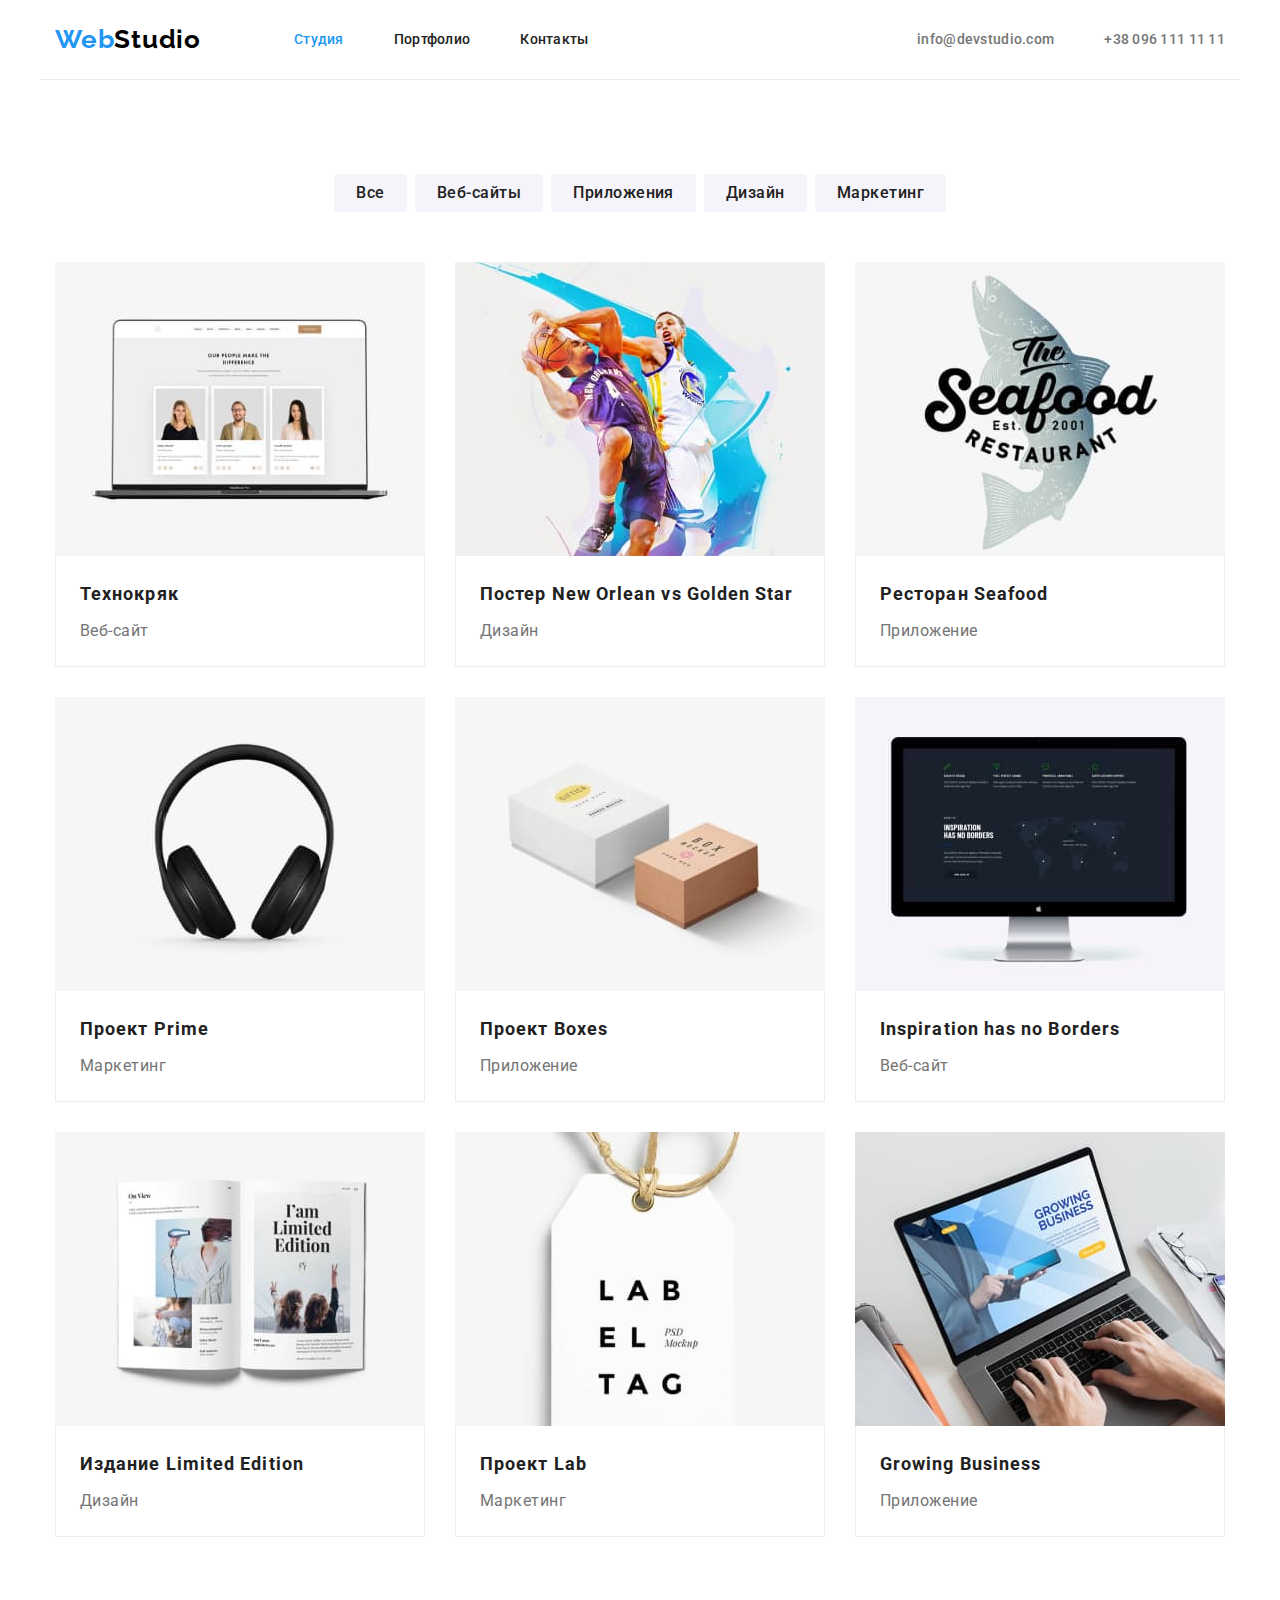
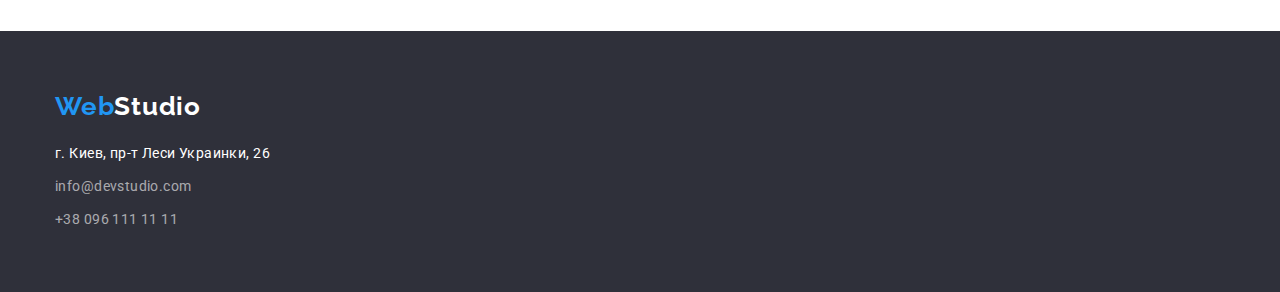
==== portfolio.html @ 5531d2d7 "Копирует файлы с прошлой работы" ====
<!DOCTYPE html>
<html lang="ru">
  <head>
    <meta charset="UTF-8" />
    <meta http-equiv="X-UA-Compatible" content="IE=edge" />
    <meta name="viewport" content="width=device-width, initial-scale=1.0" />
    <title>Cтудия</title>
    <link
      rel="stylesheet"
      href="https://cdnjs.cloudflare.com/ajax/libs/modern-normalize/1.1.0/modern-normalize.min.css"
      integrity="sha512-wpPYUAdjBVSE4KJnH1VR1HeZfpl1ub8YT/NKx4PuQ5NmX2tKuGu6U/JRp5y+Y8XG2tV+wKQpNHVUX03MfMFn9Q=="
      crossorigin="anonymous"
      referrerpolicy="no-referrer"
    />
    <link rel="preconnect" href="https://fonts.googleapis.com" />
    <link rel="preconnect" href="https://fonts.gstatic.com" crossorigin />
    <link
      href="https://fonts.googleapis.com/css2?family=Raleway:wght@700&family=Roboto:wght@400;500;700;900&display=swap"
      rel="stylesheet"
    />
    <link
      rel="stylesheet"
      href="https://cdnjs.cloudflare.com/ajax/libs/modern-normalize/1.1.0/modern-normalize.min.css"
    />
    <link rel="stylesheet" href="./css/styles.css" />
  </head>

  <body>
    <!--шапка-->
    <header class="header">
      <div class="header-page container">
        <nav class="header-nav">
          <a lang="en" href="./index.html" class="header-logo"
            ><span lang="en" class="current">Web</span>Studio</a
          >
          <ul class="header-list list">
            <li class="header-item">
              <a href="./index.html" class="header-link current link">Студия</a>
            </li>
            <li class="header-item">
              <a href="./portfolio.html " class="header-link link">Портфолио</a>
            </li>
            <li class="header-item">
              <a href="./index.html" class="header-link link">Контакты</a>
            </li>
          </ul>
        </nav>

        <ul class="header-contacs list">
          <li class="header-contacs-item">
            <a lang="en" href="mailto:info@devstudio.com" class="header-mail link"
              >info@devstudio.com</a
            >
          </li>
          <li class="header-contacs-item">
            <a href="tel:+380961111111" class="header-tel link">+38 096 111 11 11</a>
          </li>
        </ul>
      </div>
    </header>

    <!--основное (уникалное) содержание-->

    <main>
      <section class="projects section">
        <div class="container">
          <h1 class="visually-hidden">Работы</h1>
          <ul class="projects-list list">
            <li class="projects-item">
              <button type="button" class="button projects-primery link">Все</button>
            </li>
            <li>
              <button type="button" class="button projects-secondary link">Веб-сайты</button>
            </li>
            <li>
              <button type="button" class="button projects-secondary link">Приложения</button>
            </li>
            <li>
              <button type="button" class="button projects-secondary link">Дизайн</button>
            </li>
            <li>
              <button type="button" class="button projects-secondary link">Маркетинг</button>
            </li>
          </ul>

          <ul class="work-list list">
            <li class="work-item">
              <img
                src="./images/veb-site1.jpg"
                alt="Веб-сайт на экране ноутбука"
                width="370"
                height="294"
                class="work-img"
              />
              <div class="work-wrap">
                <h2 class="work-title">Технокряк</h2>
                <p class="work-text">Веб-сайт</p>
              </div>
            </li>
            <li class="work-item">
              <img
                src="./images/design1.jpg"
                alt="Постер с двумя баскетболистами"
                width="370"
                height="294"
                class="work-img"
              />
              <div class="work-wrap">
                <h2 class="work-title">Постер <span lang="en">New Orlean vs Golden Star</span></h2>
                <p class="work-text">Дизайн</p>
              </div>
            </li>
            <li class="work-item">
              <img
                src="./images/application1.jpg"
                alt="Логотип ресторана"
                width="370"
                height="294"
                class="work-img"
              />
              <div class="work-wrap">
                <h2 class="work-title">Ресторан <span lang="en">Seafood</span></h2>
                <p class="work-text">Приложение</p>
              </div>
            </li>
            <li class="work-item">
              <img
                src="./images/marketing1.jpg"
                alt="Беспроводные наушники"
                width="370"
                height="294"
                class="work-img"
              />
              <div class="work-wrap">
                <h2 class="work-title">Проект <span lang="en">Prime</span></h2>
                <p class="work-text">Маркетинг</p>
              </div>
            </li>
            <li class="work-item">
              <img
                src="./images/application2.jpg"
                alt="Две коробки"
                width="370"
                height="294"
                class="work-img"
              />
              <div class="work-wrap">
                <h2 class="work-title">Проект <span lang="en">Boxes</span></h2>
                <p class="work-text">Приложение</p>
              </div>
            </li>
            <li class="work-item">
              <img
                src="./images/veb-site2.jpg"
                alt="Монитор компьютера"
                width="370"
                height="294"
                class="work-img"
              />
              <div class="work-wrap">
                <h2 class="work-title" lang="en">Inspiration has no Borders</h2>
                <p class="work-text">Веб-сайт</p>
              </div>
            </li>
            <li class="work-item">
              <img
                src="./images/design2.jpg"
                alt="Открытя книга"
                width="370"
                height="294"
                class="work-img"
              />
              <div class="work-wrap">
                <h2 class="work-title">Издание <span lang="en">Limited Edition</span></h2>
                <p class="work-text">Дизайн</p>
              </div>
            </li>
            <li class="work-item">
              <img
                src="./images/marketing2.jpg"
                alt="Бирка лейбла"
                width="370"
                height="294"
                class="work-img"
              />
              <div class="work-wrap">
                <h2 class="work-title">Проект <span lang="en">Lab</span></h2>
                <p class="work-text">Маркетинг</p>
              </div>
            </li>
            <li class="work-item">
              <img
                src="./images/application3.jpg"
                alt="Приложение на экране ноутбука"
                width="370"
                height="294"
                class="work-img"
              />
              <div class="work-wrap">
                <h2 class="work-title" lang="en">Growing Business</h2>
                <p class="work-text">Приложение</p>
              </div>
            </li>
          </ul>
        </div>
      </section>
    </main>

    <!--подвал-->
    <footer class="footer">
      <div class="container">
        <a lang="en" href="" class="footer-logo"
          ><span lang="en" class="current">Web</span>Studio</a
        >
        <address class="footer-address">
          <ul class="footer-list list">
            <li class="footer-item">
              <a
                href="https://goo.gl/maps/ZX4bR6mTC4rTTTyX7"
                target="_blank"
                rel="noopener nofollow noreferrer"
                class="footer-map aside link"
                >г. Киев, пр-т Леси Украинки, 26</a
              >
            </li>
            <li class="footer-item">
              <a lang="en" href="mailto:info@devstudio.com" class="footer-mail aside link"
                >info@devstudio.com</a
              >
            </li>
            <li class="footer-item">
              <a href="tel:+380961111111" class="footer-tel aside link">+38 096 111 11 11</a>
            </li>
          </ul>
        </address>
      </div>
    </footer>
  </body>
</html>
---- css/styles.css ----
:root {
  --primery-text-color: #212121;
  --text-color-white: #ffffff;
  --text-color-gray: #757575;
  --secondary-text-color: rgba(255, 255, 255, 0.6);
  --accent-color: #2196f3;
  --primery-background-color: #ffffff;
  --background-color-section: #2f303a;
  --primery-background-color-btn: #f5f4fa;

  --card-set-gap: 30px;
}

p,
h1,
h2,
h3,
h4,
h5,
h6 {
  margin: 0;
}

html {
  box-sizing: border-box;
}

*,
*::before,
*::after {
  box-sizing: inherit;
}

body {
  font-family: 'Roboto', sans-serif;
  background-color: var(--primery-background-color);
  color: var(--primery-text-color);
}

.container {
  width: 1200px;
  padding-left: 15px;
  padding-right: 15px;
  margin-left: auto;
  margin-right: auto;

  /* outline: 2px solid red; */
}

.section {
  padding-top: 94px;
  padding-bottom: 94px;
  /* outline: 2px solid green; */
}

.list {
  padding: 0;
  margin: 0;
  list-style: none;
}

.link {
  text-decoration: none;
}

img {
  display: block;
  max-width: 100%;
  height: auto;
}

.footer-address {
  font-style: normal;
}

.visually-hidden {
  position: absolute;
  white-space: nowrap;
  width: 1px;
  height: 1px;
  overflow: hidden;
  border: 0;
  padding: 0;
  clip: rect(0 0 0 0);
  clip-path: inset(50%);
  margin: -1px;
}
/* -----------CТУДИЯ------------ */
/* HEADER*/
/* --HEADER-NAV-- */

.header-page {
  padding-top: 24px;
  padding-bottom: 24px;
  border-bottom: 1px solid #ececec;
}

.header-page.container {
  display: flex;
}

.header-nav,
.header-list,
.header-contacs {
  display: flex;
  align-items: center;
}

.header-logo {
  margin-right: 93px;
}

.header-logo,
.current {
  font-family: 'Raleway', sans-serif;
  font-weight: 700;
  font-size: 26px;
  line-height: 1.19;
  letter-spacing: 0.03em;
  text-decoration: none;
}

.header-logo {
  color: #000000;
}

.current {
  color: var(--accent-color);
}

.header-list {
  display: flex;
  column-gap: 50px;
}

/* .header-item:not(:last-child) {margin-right: 50px;} */

.header-link {
  font-family: inherit;
  font-weight: 500;
  font-size: 14px;
  line-height: 1.14;
  letter-spacing: 0.02em;
  color: var(--primery-text-color);
}
.header-link:hover,
.header-link:focus {
  color: var(--accent-color);
}

.header-list .current {
  color: var(--accent-color);
}
/*--HEADER-CONTACS-*/

.header-contacs {
  margin-left: auto;
  column-gap: 50px;
}

.header-mail,
.header-tel {
  font-weight: 500;
  font-size: 14px;
  line-height: 1.14;
  letter-spacing: 0.02em;
  color: var(--text-color-gray);
}
.header-mail:hover,
.header-mail:focus {
  color: var(--accent-color);
}

.header-tel:hover,
.header-tel:focus {
  color: var(--accent-color);
}

/* --HERO-- */
.hero {
  text-align: center;
  max-width: 1600px;
  padding: 200px 0;
  background-color: var(--background-color-section);
}

.hero-title {
  margin-left: auto;
  margin-right: auto;
  width: 696px;
  margin-bottom: 30px;

  font-weight: 900;
  font-size: 44px;
  line-height: 1.36;
  letter-spacing: 0.06em;
  text-transform: uppercase;
  color: var(--text-color-white);
}
/* --BUTTON-- */
.button {
  display: inline-block;

  font-family: inherit, sans-serif;
  cursor: pointer;
  background-color: var(--accent-color);
  color: var(--primery-text-color);
  text-align: center;
  border: none;
  border-radius: 4px;
}

.button.hero-primery {
  padding: 10px 32px;
  min-width: 200px;

  font-weight: 700;
  font-size: 16px;
  line-height: 1.88;
  align-items: center;
  text-align: center;
  letter-spacing: 0.06em;
  color: var(--text-color-white);
  box-shadow: 0px 4px 4px rgba(0, 0, 0, 0.15);
}

.button.hero-primery:hover,
.button.hero-primery:focus {
  color: var(--primery-text-color);
  background-color: var(--primery-background-color-btn);
}

/* --FEATURE-- */

.feature-list {
  display: flex;
  column-gap: 30px;
  align-items: center;
}

.feature-title {
  margin-top: 0;
  margin-bottom: 10px;

  font-weight: 700;
  font-size: 14px;
  line-height: 1.14;
  letter-spacing: 0.03em;
  text-transform: uppercase;
  color: var(--primery-text-color);
}

.feature-text {
  max-width: 270px;

  font-size: 14px;
  line-height: 1.71;
  letter-spacing: 0.03em;
  color: var(--text-color-gray);
}

/*--ABOUT--  */

.about.section {
  padding-top: 0;
}

.about-title {
  margin-bottom: 50px;
  align-items: center;

  font-weight: 700;
  font-size: 36px;
  line-height: 1.16;
  text-align: center;
  letter-spacing: 0.03em;
  color: var(--primery-text-color);
}

.about-list {
  display: flex;
  align-items: center;
  gap: 30px;
}

.about-item {
  width: calc((100%-60px) / 3);
}

/* --COMMAND-- */

.command {
  background-color: #f5f4fa;
}

.command-title {
  margin-bottom: 50px;

  font-weight: 700;
  font-size: 36px;
  line-height: 1.16;
  text-align: center;
  letter-spacing: 0.03em;
  color: var(--primery-text-color);
}

.command-list {
  display: flex;
  gap: 30px;
  align-items: center;
}
.command-item {
  width: calc((100%-90px) / 4);

  background: var(--primery-background-color);
  box-shadow: 0px 1px 3px rgba(0, 0, 0, 0.12), 0px 1px 1px rgba(0, 0, 0, 0.14),
    0px 2px 1px rgba(0, 0, 0, 0.2);
  border-radius: 0px 0px 4px 4px;
}
.command-wrap {
  padding-top: 30px;
  padding-bottom: 30px;
  /* padding-left: 5px;
  padding-right: 5px; */
}

.command-after-title {
  margin-bottom: 10px;

  font-weight: 500;
  font-size: 16px;
  line-height: 1.19;
  text-align: center;
  letter-spacing: 0.03em;
  color: var(--primery-text-color);
}

.command-text {
  font-size: 16px;
  text-align: center;

  letter-spacing: 0.03em;
  color: var(--text-color-gray);
}

/* --FOOTER-- */

.footer {
  background-color: var(--background-color-section);
  padding-top: 60px;
  padding-bottom: 60px;
}

.footer-logo {
  display: inline-block;
  margin-bottom: 20px;

  font-family: 'Raleway', sans-serif;
  font-weight: 700;
  font-size: 26px;
  line-height: 1.19;
  letter-spacing: 0.03em;
  text-decoration: none;
  color: var(--text-color-white);
}

.footer-list .aside {
  font-size: 14px;
  line-height: 1.71;
  letter-spacing: 0.03em;
  color: var(--secondary-text-color);
}

.footer-list .aside:hover,
.footer-list .aside:focus {
  color: var(--accent-color);
}

.footer-list .aside:hover,
.footer-list .aside:focus {
  color: var(--accent-color);
}

.footer-list .footer-item:not(:last-child) {
  margin-bottom: 9px;
}

.footer-list .footer-map {
  color: #ffffff;
}

/* -----------ПОРТФОЛИО---------------- */
/* ------------PROGECTS------------ */
/* ------BUTTON---------- */

.projects-list {
  display: flex;
  justify-content: center;
  margin-bottom: 50px;
  gap: 8px;
}

.button.projects-primery,
.button.projects-secondary {
  padding: 6px 22px;
  min-width: 73px;

  font-weight: 500;
  font-size: 16px;
  line-height: 1.62;
  text-align: center;
  letter-spacing: 0.03em;
  color: var(--primery-text-color);
  background-color: var(--primery-background-color-btn);
}

.button.projects-primery:hover,
.button.projects-primery:focus {
  color: var(--text-color-white);
  background-color: var(--accent-color);
}

.button.projects-secondary:hover,
.button.projects-secondary:focus {
  color: var(--text-color-white);
  background-color: var(--accent-color);
}

/* ------WORK------- */

.work-list {
  display: flex;
  flex-wrap: wrap;
  margin-left: calc(-1 * var(--card-set-gap));
  margin-top: calc(-1 * var(--card-set-gap));
  /* outline: 2px solid blueviolet; */
}

.work-list > .work-item {
  flex-basis: calc(100% / 3 - var(--card-set-gap));
  margin-left: var(--card-set-gap);
  margin-top: var(--card-set-gap);
}

.work-list .work-wrap {
  padding: 20px 24px;
  border-right: 1px solid #eeeeee;
  border-bottom: 1px solid #eeeeee;
  border-left: 1px solid #eeeeee;
}

/* .work-list {display: flex; 
  flex-wrap: wrap;
  gap: 30px;
}
  .work-item { width: calc((100%-60px))/3;
}
 */

.work-title {
  margin-bottom: 4px;

  font-weight: 700;
  font-size: 18px;
  line-height: 2;
  letter-spacing: 0.06em;
  color: var(--primery-text-color);
}
.work-text {
  font-size: 16px;
  line-height: 1.88;
  letter-spacing: 0.03em;
  color: var(--text-color-gray);
}
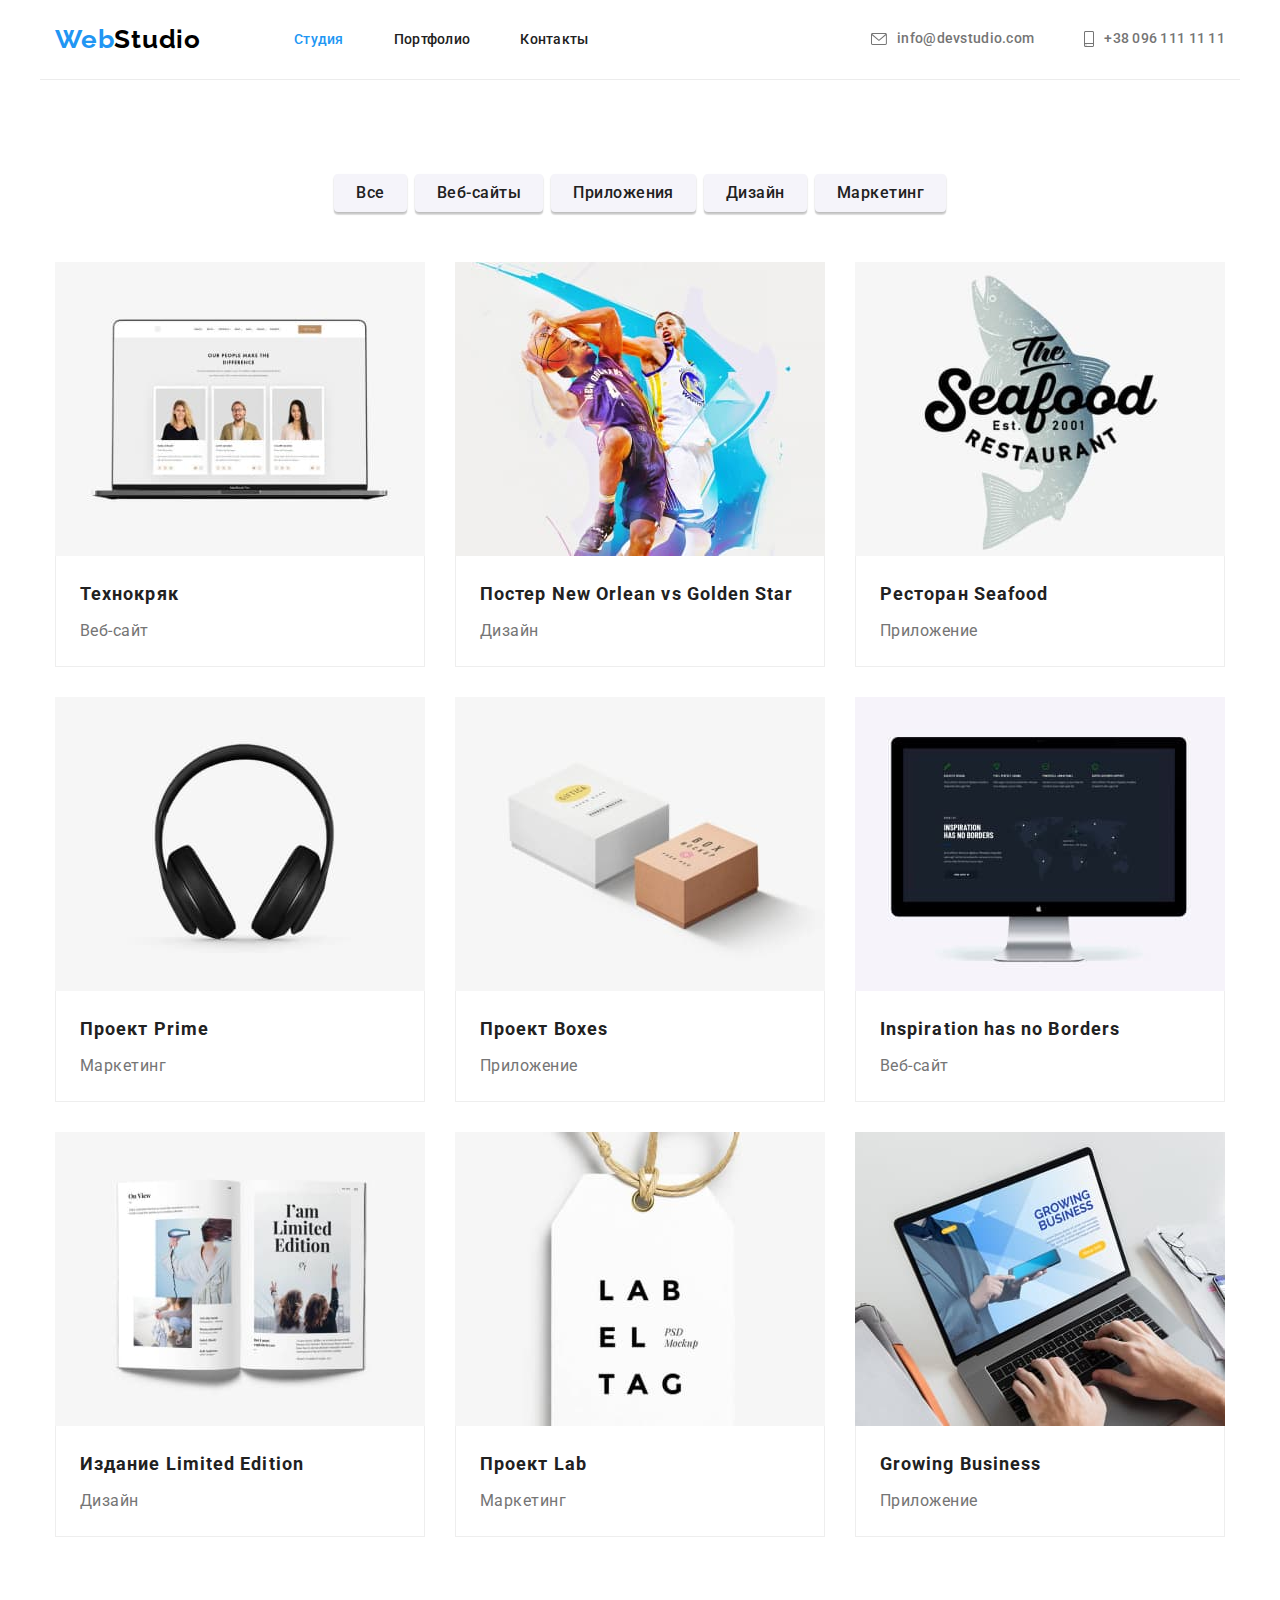
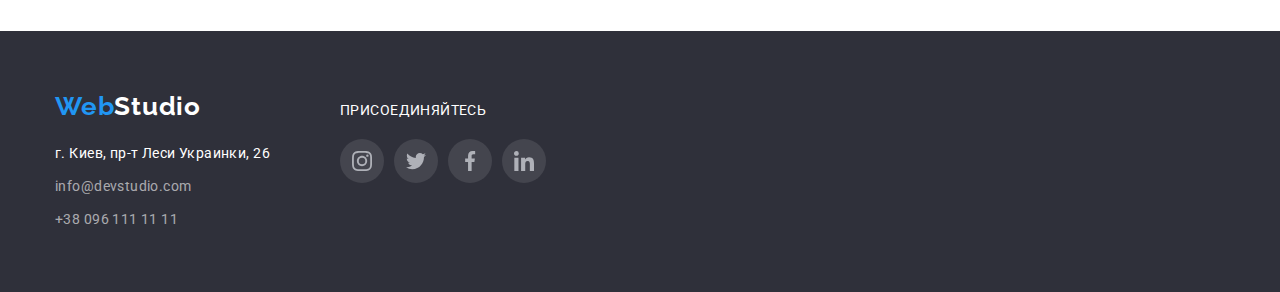
==== commit c37b853a: "Создает готовое д/з4  html" ====
--- a/portfolio.html
+++ b/portfolio.html
@@ -1,239 +1,305 @@
-<!DOCTYPE html>
-<html lang="ru">
-  <head>
-    <meta charset="UTF-8" />
-    <meta http-equiv="X-UA-Compatible" content="IE=edge" />
-    <meta name="viewport" content="width=device-width, initial-scale=1.0" />
-    <title>Cтудия</title>
-    <link
-      rel="stylesheet"
-      href="https://cdnjs.cloudflare.com/ajax/libs/modern-normalize/1.1.0/modern-normalize.min.css"
-      integrity="sha512-wpPYUAdjBVSE4KJnH1VR1HeZfpl1ub8YT/NKx4PuQ5NmX2tKuGu6U/JRp5y+Y8XG2tV+wKQpNHVUX03MfMFn9Q=="
-      crossorigin="anonymous"
-      referrerpolicy="no-referrer"
-    />
-    <link rel="preconnect" href="https://fonts.googleapis.com" />
-    <link rel="preconnect" href="https://fonts.gstatic.com" crossorigin />
-    <link
-      href="https://fonts.googleapis.com/css2?family=Raleway:wght@700&family=Roboto:wght@400;500;700;900&display=swap"
-      rel="stylesheet"
-    />
-    <link
-      rel="stylesheet"
-      href="https://cdnjs.cloudflare.com/ajax/libs/modern-normalize/1.1.0/modern-normalize.min.css"
-    />
-    <link rel="stylesheet" href="./css/styles.css" />
-  </head>
-
-  <body>
-    <!--шапка-->
-    <header class="header">
-      <div class="header-page container">
-        <nav class="header-nav">
-          <a lang="en" href="./index.html" class="header-logo"
-            ><span lang="en" class="current">Web</span>Studio</a
-          >
-          <ul class="header-list list">
-            <li class="header-item">
-              <a href="./index.html" class="header-link current link">Студия</a>
+  <!DOCTYPE html>
+  <html lang="ru">
+    <head>
+      <meta charset="UTF-8" />
+      <meta http-equiv="X-UA-Compatible" content="IE=edge" />
+      <meta name="viewport" content="width=device-width, initial-scale=1.0" />
+      <title>Cтудия</title>
+      <link
+        rel="stylesheet"
+        href="https://cdnjs.cloudflare.com/ajax/libs/modern-normalize/1.1.0/modern-normalize.min.css"
+        integrity="sha512-wpPYUAdjBVSE4KJnH1VR1HeZfpl1ub8YT/NKx4PuQ5NmX2tKuGu6U/JRp5y+Y8XG2tV+wKQpNHVUX03MfMFn9Q=="
+        crossorigin="anonymous"
+        referrerpolicy="no-referrer"
+      />
+      <link rel="preconnect" href="https://fonts.googleapis.com" />
+      <link rel="preconnect" href="https://fonts.gstatic.com" crossorigin />
+      <link
+        href="https://fonts.googleapis.com/css2?family=Raleway:wght@700&family=Roboto:wght@400;500;700;900&display=swap"
+        rel="stylesheet"
+      />
+      <link
+        rel="stylesheet"
+        href="https://cdnjs.cloudflare.com/ajax/libs/modern-normalize/1.1.0/modern-normalize.min.css"
+      />
+      <link rel="stylesheet" href="./css/styles.css" />
+    </head>
+
+    <body>
+      <!--шапка-->
+      <header class="header">
+        <div class="header-page container">
+          <nav class="header-nav">
+            <a lang="en" href="./index.html" class="header-logo"
+              ><span lang="en" class="current">Web</span>Studio</a
+            >
+            <ul class="header-list list">
+              <li class="header-item">
+                <a href="./index.html" class="header-link current link">Студия</a>
+              </li>
+              <li class="header-item">
+                <a href="./portfolio.html " class="header-link link">Портфолио</a>
+              </li>
+              <li class="header-item">
+                <a href="./index.html" class="header-link link">Контакты</a>
+              </li>
+            </ul>
+          </nav>
+
+          <ul class="header-contacs list">
+            <li class="header-contacs-item">
+              <a lang="en" href="mailto:info@devstudio.com" class="header-mail link">
+                <svg class="header-contacs-icon" width="16" height="12">
+                  <use href="./images/icons.svg#icon-envelope"></use>
+                </svg>
+                info@devstudio.com</a
+              >
             </li>
-            <li class="header-item">
-              <a href="./portfolio.html " class="header-link link">Портфолио</a>
-            </li>
-            <li class="header-item">
-              <a href="./index.html" class="header-link link">Контакты</a>
-            </li>
-          </ul>
-        </nav>
-
-        <ul class="header-contacs list">
-          <li class="header-contacs-item">
-            <a lang="en" href="mailto:info@devstudio.com" class="header-mail link"
-              >info@devstudio.com</a
-            >
-          </li>
-          <li class="header-contacs-item">
-            <a href="tel:+380961111111" class="header-tel link">+38 096 111 11 11</a>
-          </li>
-        </ul>
-      </div>
-    </header>
-
-    <!--основное (уникалное) содержание-->
-
-    <main>
-      <section class="projects section">
-        <div class="container">
-          <h1 class="visually-hidden">Работы</h1>
-          <ul class="projects-list list">
-            <li class="projects-item">
-              <button type="button" class="button projects-primery link">Все</button>
-            </li>
-            <li>
-              <button type="button" class="button projects-secondary link">Веб-сайты</button>
-            </li>
-            <li>
-              <button type="button" class="button projects-secondary link">Приложения</button>
-            </li>
-            <li>
-              <button type="button" class="button projects-secondary link">Дизайн</button>
-            </li>
-            <li>
-              <button type="button" class="button projects-secondary link">Маркетинг</button>
-            </li>
-          </ul>
-
-          <ul class="work-list list">
-            <li class="work-item">
-              <img
-                src="./images/veb-site1.jpg"
-                alt="Веб-сайт на экране ноутбука"
-                width="370"
-                height="294"
-                class="work-img"
-              />
-              <div class="work-wrap">
-                <h2 class="work-title">Технокряк</h2>
-                <p class="work-text">Веб-сайт</p>
-              </div>
-            </li>
-            <li class="work-item">
-              <img
-                src="./images/design1.jpg"
-                alt="Постер с двумя баскетболистами"
-                width="370"
-                height="294"
-                class="work-img"
-              />
-              <div class="work-wrap">
-                <h2 class="work-title">Постер <span lang="en">New Orlean vs Golden Star</span></h2>
-                <p class="work-text">Дизайн</p>
-              </div>
-            </li>
-            <li class="work-item">
-              <img
-                src="./images/application1.jpg"
-                alt="Логотип ресторана"
-                width="370"
-                height="294"
-                class="work-img"
-              />
-              <div class="work-wrap">
-                <h2 class="work-title">Ресторан <span lang="en">Seafood</span></h2>
-                <p class="work-text">Приложение</p>
-              </div>
-            </li>
-            <li class="work-item">
-              <img
-                src="./images/marketing1.jpg"
-                alt="Беспроводные наушники"
-                width="370"
-                height="294"
-                class="work-img"
-              />
-              <div class="work-wrap">
-                <h2 class="work-title">Проект <span lang="en">Prime</span></h2>
-                <p class="work-text">Маркетинг</p>
-              </div>
-            </li>
-            <li class="work-item">
-              <img
-                src="./images/application2.jpg"
-                alt="Две коробки"
-                width="370"
-                height="294"
-                class="work-img"
-              />
-              <div class="work-wrap">
-                <h2 class="work-title">Проект <span lang="en">Boxes</span></h2>
-                <p class="work-text">Приложение</p>
-              </div>
-            </li>
-            <li class="work-item">
-              <img
-                src="./images/veb-site2.jpg"
-                alt="Монитор компьютера"
-                width="370"
-                height="294"
-                class="work-img"
-              />
-              <div class="work-wrap">
-                <h2 class="work-title" lang="en">Inspiration has no Borders</h2>
-                <p class="work-text">Веб-сайт</p>
-              </div>
-            </li>
-            <li class="work-item">
-              <img
-                src="./images/design2.jpg"
-                alt="Открытя книга"
-                width="370"
-                height="294"
-                class="work-img"
-              />
-              <div class="work-wrap">
-                <h2 class="work-title">Издание <span lang="en">Limited Edition</span></h2>
-                <p class="work-text">Дизайн</p>
-              </div>
-            </li>
-            <li class="work-item">
-              <img
-                src="./images/marketing2.jpg"
-                alt="Бирка лейбла"
-                width="370"
-                height="294"
-                class="work-img"
-              />
-              <div class="work-wrap">
-                <h2 class="work-title">Проект <span lang="en">Lab</span></h2>
-                <p class="work-text">Маркетинг</p>
-              </div>
-            </li>
-            <li class="work-item">
-              <img
-                src="./images/application3.jpg"
-                alt="Приложение на экране ноутбука"
-                width="370"
-                height="294"
-                class="work-img"
-              />
-              <div class="work-wrap">
-                <h2 class="work-title" lang="en">Growing Business</h2>
-                <p class="work-text">Приложение</p>
-              </div>
+            <li class="header-contacs-item">
+              <a href="tel:+380961111111" class="header-tel link">
+                <svg class="header-contacs-icon" width="10" height="16">
+                  <use href="./images/icons.svg#icon-smartphone"></use>
+                </svg>
+                +38 096 111 11 11</a
+              >
             </li>
           </ul>
         </div>
-      </section>
-    </main>
-
-    <!--подвал-->
-    <footer class="footer">
-      <div class="container">
-        <a lang="en" href="" class="footer-logo"
-          ><span lang="en" class="current">Web</span>Studio</a
-        >
-        <address class="footer-address">
-          <ul class="footer-list list">
-            <li class="footer-item">
-              <a
-                href="https://goo.gl/maps/ZX4bR6mTC4rTTTyX7"
-                target="_blank"
-                rel="noopener nofollow noreferrer"
-                class="footer-map aside link"
-                >г. Киев, пр-т Леси Украинки, 26</a
-              >
-            </li>
-            <li class="footer-item">
-              <a lang="en" href="mailto:info@devstudio.com" class="footer-mail aside link"
-                >info@devstudio.com</a
-              >
-            </li>
-            <li class="footer-item">
-              <a href="tel:+380961111111" class="footer-tel aside link">+38 096 111 11 11</a>
-            </li>
-          </ul>
-        </address>
-      </div>
-    </footer>
-  </body>
-</html>
+      </header>
+
+      <!--основное (уникалное) содержание-->
+
+      <main>
+        <section class="projects section">
+          <div class="container">
+            <h1 class="visually-hidden">Работы</h1>
+            <ul class="projects-list list">
+              <li class="projects-item">
+                <button type="button" class="button projects-primery link">Все</button>
+              </li>
+              <li>
+                <button type="button" class="button projects-secondary link">Веб-сайты</button>
+              </li>
+              <li>
+                <button type="button" class="button projects-secondary link">Приложения</button>
+              </li>
+              <li>
+                <button type="button" class="button projects-secondary link">Дизайн</button>
+              </li>
+              <li>
+                <button type="button" class="button projects-secondary link">Маркетинг</button>
+              </li>
+            </ul>
+
+            <ul class="work-list list">
+              <li class="work-item">
+                <a href="#" class="work-gallery-link link">
+                  <img
+                    src="./images/veb-site1.jpg"
+                    alt="Веб-сайт на экране ноутбука"
+                    width="370"
+                    height="294"
+                    class="work-img"
+                />
+              </a>
+                <div class="work-wrap">
+                  <h2 class="work-title">Технокряк</h2>
+                  <p class="work-text">Веб-сайт</p>
+                </div>
+              </li>
+              <li class="work-item">
+                <a href="#" class="work-gallery-link link">
+                <img
+                  src="./images/design1.jpg"
+                  alt="Постер с двумя баскетболистами"
+                  width="370"
+                  height="294"
+                  class="work-img"
+                />
+                </a>
+                <div class="work-wrap">
+                  <h2 class="work-title">Постер <span lang="en">New Orlean vs Golden Star</span></h2>
+                  <p class="work-text">Дизайн</p>
+                </div>
+              </li>
+              <li class="work-item">
+                <a href="#" class="work-gallery-link link">
+                <img
+                  src="./images/application1.jpg"
+                  alt="Логотип ресторана"
+                  width="370"
+                  height="294"
+                  class="work-img"
+                />
+                </a>
+                <div class="work-wrap">
+                  <h2 class="work-title">Ресторан <span lang="en">Seafood</span></h2>
+                  <p class="work-text">Приложение</p>
+                </div>
+              </li>
+              <li class="work-item">
+                <a href="#" class="work-gallery-link link">
+                <img
+                  src="./images/marketing1.jpg"
+                  alt="Беспроводные наушники"
+                  width="370"
+                  height="294"
+                  class="work-img"
+                />
+                </a>
+                <div class="work-wrap">
+                  <h2 class="work-title">Проект <span lang="en">Prime</span></h2>
+                  <p class="work-text">Маркетинг</p>
+                </div>
+              </li>
+              <li class="work-item">
+                <a href="#" class="work-gallery-link link">
+                <img
+                  src="./images/application2.jpg"
+                  alt="Две коробки"
+                  width="370"
+                  height="294"
+                  class="work-img"
+                />
+                </a>
+                <div class="work-wrap">
+                  <h2 class="work-title">Проект <span lang="en">Boxes</span></h2>
+                  <p class="work-text">Приложение</p>
+                </div>
+              </li>
+              <li class="work-item">
+                <a href="#" class="work-gallery-link link">
+                <img
+                  src="./images/veb-site2.jpg"
+                  alt="Монитор компьютера"
+                  width="370"
+                  height="294"
+                  class="work-img"
+                />
+                </a>
+                <div class="work-wrap">
+                  <h2 class="work-title" lang="en">Inspiration has no Borders</h2>
+                  <p class="work-text">Веб-сайт</p>
+                </div>
+              </li>
+              <li class="work-item">
+                <a href="#" class="work-gallery-link link">
+                <img
+                  src="./images/design2.jpg"
+                  alt="Открытя книга"
+                  width="370"
+                  height="294"
+                  class="work-img"
+                />
+                </a>
+                <div class="work-wrap">
+                  <h2 class="work-title">Издание <span lang="en">Limited Edition</span></h2>
+                  <p class="work-text">Дизайн</p>
+                </div>
+              </li>
+              <li class="work-item">
+                <a href="#" class="work-gallery-link link">
+                <img
+                  src="./images/marketing2.jpg"
+                  alt="Бирка лейбла"
+                  width="370"
+                  height="294"
+                  class="work-img"
+                />
+                </a>
+                <div class="work-wrap">
+                  <h2 class="work-title">Проект <span lang="en">Lab</span></h2>
+                  <p class="work-text">Маркетинг</p>
+                </div>
+              </li>
+              <li class="work-item">
+                <a href="#" class="work-gallery-link link">
+                <img
+                  src="./images/application3.jpg"
+                  alt="Приложение на экране ноутбука"
+                  width="370"
+                  height="294"
+                  class="work-img"
+                />
+                </a>
+                <div class="work-wrap">
+                  <h2 class="work-title" lang="en">Growing Business</h2>
+                  <p class="work-text">Приложение</p>
+                </div>
+              </li>
+            </ul>
+          </div>
+        </section>
+      </main>
+
+      <!--подвал-->
+      <footer class="footer">
+        <div class="footer-container container">
+          <div class="footer-box-first">
+            <a lang="en" href="" class="footer-logo"
+              ><span lang="en" class="current">Web</span>Studio</a
+            >
+            <address class="footer-address">
+              <ul class="footer-list list">
+                <li class="footer-item">
+                  <a
+                    href="https://goo.gl/maps/ZX4bR6mTC4rTTTyX7"
+                    target="_blank"
+                    rel="noopener nofollow noreferrer"
+                    class="footer-map aside link"
+                    >г. Киев, пр-т Леси Украинки, 26</a
+                  >
+                </li>
+                <li class="footer-item">
+                  <a lang="en" href="mailto:info@devstudio.com" class="footer-mail aside link"
+                    >info@devstudio.com</a
+                  >
+                </li>
+                <li class="footer-item">
+                  <a href="tel:+380961111111" class="footer-tel aside link">+38 096 111 11 11</a>
+                </li>
+              </ul>
+            </address>
+          </div>
+
+          <div class="footer-box-second">
+            <p class="footer-text">присоединяйтесь</p>
+
+            <ul class="footer-soc list">
+              <li class="footer-soc-item">
+                <a href="#" class="footer-soc-link link">
+                  <svg class="footer-soc-icon" width="20" height="20">
+                    <use href="./images/icons.svg#icon-instagram"></use>
+                  </svg>
+                </a>
+              </li>
+
+              <li class="footer-soc-item">
+                <a href="#" class="footer-soc-link link">
+                  <svg class="footer-soc-icon" width="20" height="20">
+                    <use href="./images/icons.svg#icon-twitter"></use>
+                  </svg>
+                </a>
+              </li>
+
+              <li class="footer-soc-item">
+                <a href="#" class="footer-soc-link link">
+                  <svg class="footer-soc-icon" width="20" height="20">
+                    <use href="./images/icons.svg#icon-facebook"></use>
+                  </svg>
+                </a>
+              </li>
+
+              <li class="footer-soc-item">
+                <a href="#" class="footer-soc-link link">
+                  <svg class="footer-soc-icon" width="20" height="20">
+                    <use href="./images/icons.svg#icon-linkedin"></use>
+                  </svg>
+                </a>
+              </li>
+            </ul>
+          </div>
+        </div>
+      </footer>
+    </body>
+  </html>
--- a/css/styles.css
+++ b/css/styles.css
@@ -7,6 +7,8 @@
   --primery-background-color: #ffffff;
   --background-color-section: #2f303a;
   --primery-background-color-btn: #f5f4fa;
+
+  --primery-icon-background: #afb1b8;
 
   --card-set-gap: 30px;
 }
@@ -85,6 +87,7 @@
   clip-path: inset(50%);
   margin: -1px;
 }
+
 /* -----------CТУДИЯ------------ */
 /* HEADER*/
 /* --HEADER-NAV-- */
@@ -160,12 +163,18 @@
 
 .header-mail,
 .header-tel {
+  display: flex;
+  align-items: center;
+  height: 100%;
+  width: 100%;
+
   font-weight: 500;
   font-size: 14px;
   line-height: 1.14;
   letter-spacing: 0.02em;
   color: var(--text-color-gray);
 }
+
 .header-mail:hover,
 .header-mail:focus {
   color: var(--accent-color);
@@ -176,12 +185,30 @@
   color: var(--accent-color);
 }
 
+.header-contacs-icon {
+  fill: currentColor;
+  margin-right: 10px;
+}
+
 /* --HERO-- */
+
 .hero {
   text-align: center;
   max-width: 1600px;
   padding: 200px 0;
+
+  height: 600px;
+  margin-left: auto;
+  margin-right: auto;
+  background-repeat: no-repeat;
+  background-position: center;
+  background-size: cover;
+
+  /* outline: 1px solid red; */
+
   background-color: var(--background-color-section);
+  background-image: linear-gradient(rgba(47, 48, 58, 0.4), rgba(47, 48, 58, 0.4)),
+    url(../images/hero-bg.jpg);
 }
 
 .hero-title {
@@ -197,6 +224,7 @@
   text-transform: uppercase;
   color: var(--text-color-white);
 }
+
 /* --BUTTON-- */
 .button {
   display: inline-block;
@@ -236,6 +264,19 @@
   display: flex;
   column-gap: 30px;
   align-items: center;
+}
+
+.feature-icon {
+  display: flex;
+  width: 270px;
+  height: 120px;
+  margin-bottom: 30px;
+  align-items: center;
+  justify-content: center;
+
+  border-radius: 4px;
+
+  background-color: var(--primery-background-color-btn);
 }
 
 .feature-title {
@@ -338,9 +379,97 @@
 .command-text {
   font-size: 16px;
   text-align: center;
+  margin-bottom: 16px;
 
   letter-spacing: 0.03em;
   color: var(--text-color-gray);
+}
+
+.command-soc,
+.footer-soc {
+  display: flex;
+  justify-content: center;
+  gap: 10px;
+}
+
+.command-soc-link {
+  background-color: var(--primery-background-color);
+}
+
+.command-soc-link,
+.footer-soc-link {
+  width: 44px;
+  height: 44px;
+  border-radius: 50%;
+
+  display: flex;
+  align-items: center;
+  justify-content: center;
+}
+
+.command-soc-icon,
+.footer-soc-icon {
+  fill: var(--primery-icon-background);
+}
+
+.command-soc-link:hover,
+.command-soc-link:focus {
+  background-color: var(--accent-color);
+}
+
+.command-soc-link:hover .command-soc-icon,
+.command-soc-link:focus .command-soc-icon {
+  fill: var(--primery-background-color);
+}
+
+/* --------СLIENTS--------- */
+
+.сlients-title {
+  margin-bottom: 50px;
+  align-items: center;
+
+  font-size: 36px;
+  line-height: 1.17;
+  text-align: center;
+  letter-spacing: 0.03em;
+
+  color: var(--primery-text-color);
+}
+.сlients-list {
+  display: flex;
+  align-items: center;
+  justify-content: center;
+  gap: 30px;
+}
+
+.сlients-item {
+  width: 170px;
+  height: 92px;
+}
+
+.clients-link {
+  width: 100%;
+  height: 100%;
+  border: 1px solid #afb1b8;
+  border-radius: 4px;
+  display: flex;
+  align-items: center;
+  justify-content: center;
+  fill: var(--accent-color);
+}
+
+.clients-link:hover,
+clients-link:focus {
+  border-color: var(--accent-color);
+}
+
+.clients-icon {
+  fill: var(--primery-icon-background);
+}
+
+.clients-link:hover .clients-icon,
+.clients-link:focus .clients-icon {
+  fill: var(--accent-color);
 }
 
 /* --FOOTER-- */
@@ -350,6 +479,14 @@
   padding-top: 60px;
   padding-bottom: 60px;
 }
+.footer-container {
+  display: flex;
+  align-items: baseline;
+}
+
+.footer-box-first {
+  margin-right: 70px;
+}
 
 .footer-logo {
   display: inline-block;
@@ -386,7 +523,31 @@
 }
 
 .footer-list .footer-map {
-  color: #ffffff;
+  color: var(--text-color-white);
+}
+
+.footer-text {
+  font-size: 14px;
+  line-height: 1.14;
+  letter-spacing: 0.03em;
+  text-transform: uppercase;
+  margin-bottom: 20px;
+
+  color: var(--text-color-white);
+}
+
+.footer-soc-link {
+  background-color: rgba(255, 255, 255, 0.1);
+}
+
+.footer-soc-link:hover,
+.footer-soc-link:focus {
+  background-color: var(--accent-color);
+}
+
+.footer-soc-link:hover .footer-soc-icon,
+.footer-soc-link:focus .footer-soc-icon {
+  fill: var(--primery-background-color);
 }
 
 /* -----------ПОРТФОЛИО---------------- */
@@ -412,6 +573,10 @@
   letter-spacing: 0.03em;
   color: var(--primery-text-color);
   background-color: var(--primery-background-color-btn);
+
+  box-shadow: 0px 3px 1px rgba(0, 0, 0, 0.1), 0px 1px 2px rgba(0, 0, 0, 0.08),
+    0px 2px 2px rgba(0, 0, 0, 0.12);
+  border-radius: 4px;
 }
 
 .button.projects-primery:hover,
@@ -457,6 +622,15 @@
 }
  */
 
+.work-gallery-link {
+  display: block;
+}
+.work-item:hover {
+  border: 1px solid #eeeeee;
+  box-shadow: 0px 1px 1px rgba(0, 0, 0, 0.12), 0px 4px 4px rgba(0, 0, 0, 0.06),
+    1px 4px 6px rgba(0, 0, 0, 0.16);
+}
+
 .work-title {
   margin-bottom: 4px;
 
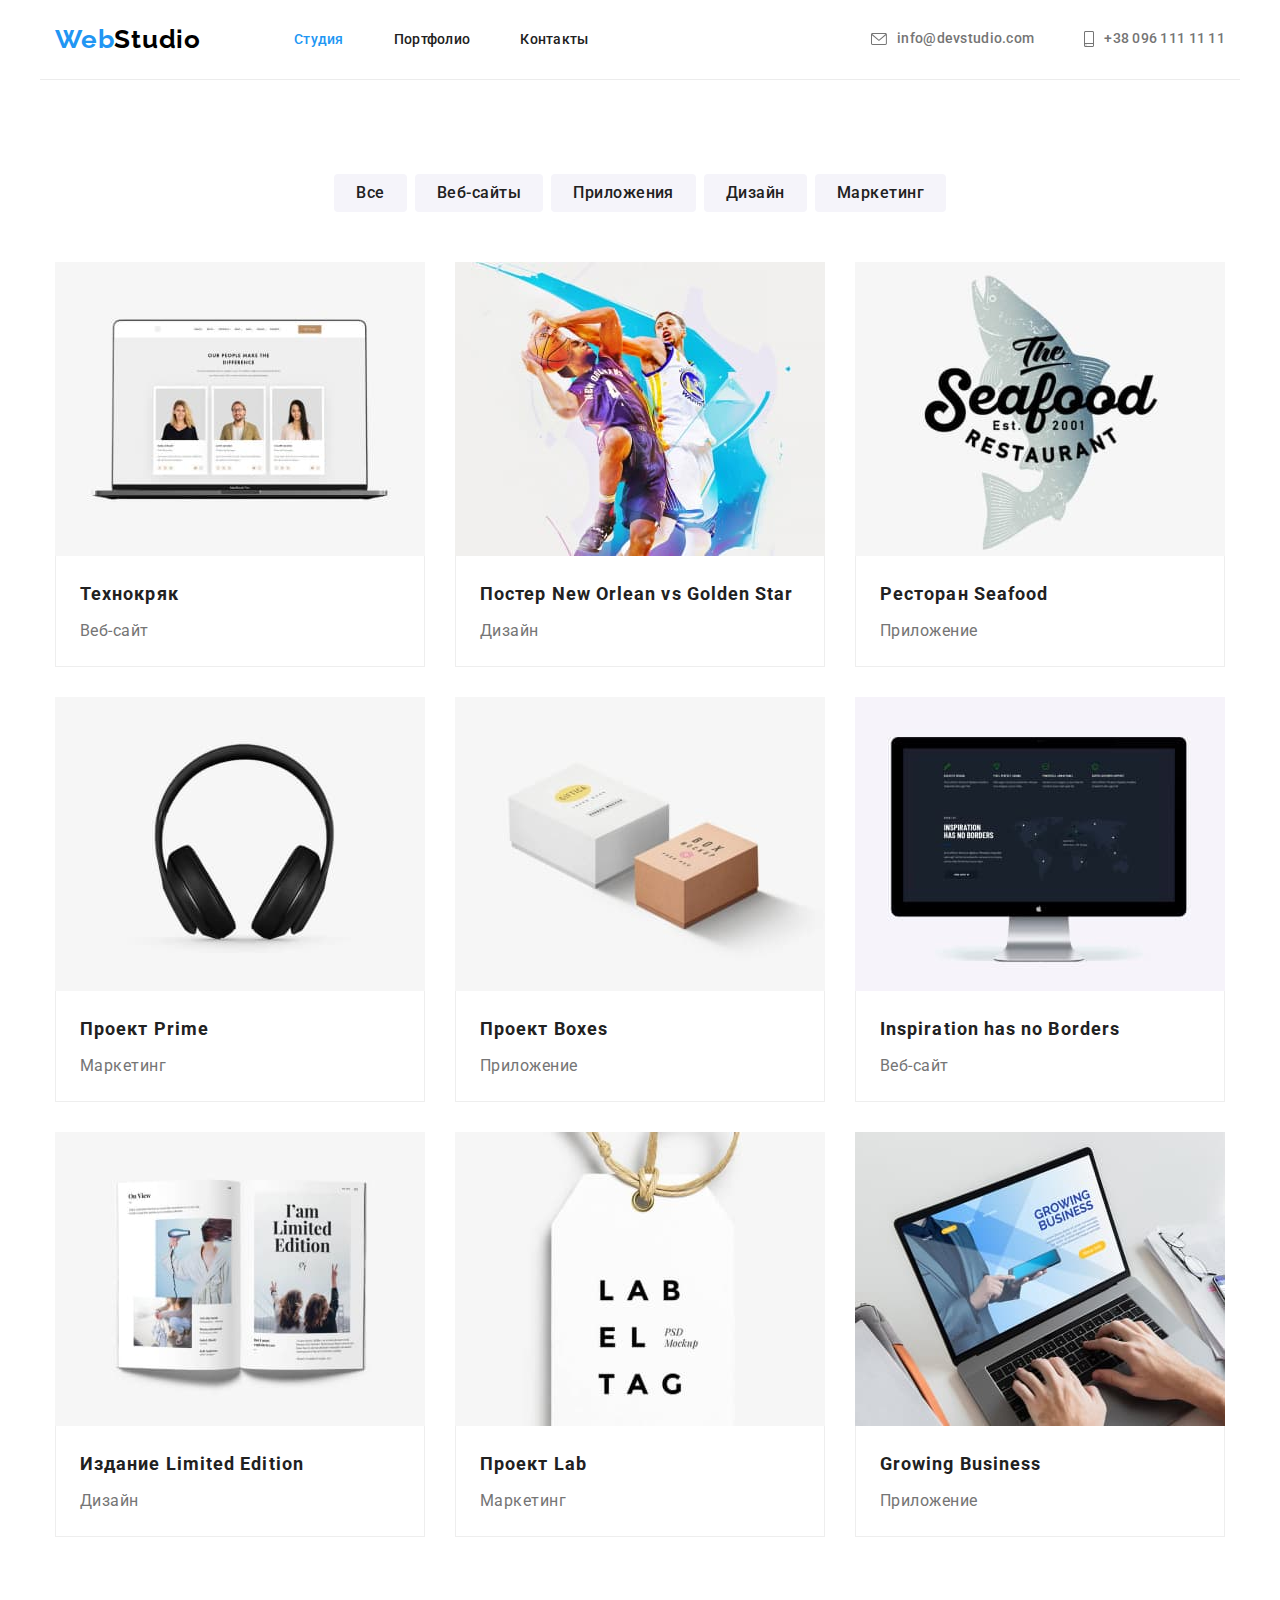
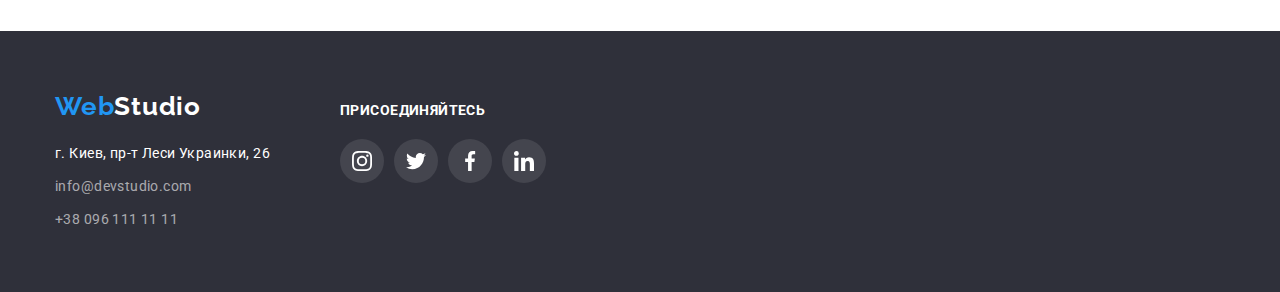
==== commit db9db36b: "Добавляет исправления в д/з4 html" ====
--- a/portfolio.html
+++ b/portfolio.html
@@ -1,305 +1,323 @@
-  <!DOCTYPE html>
-  <html lang="ru">
-    <head>
-      <meta charset="UTF-8" />
-      <meta http-equiv="X-UA-Compatible" content="IE=edge" />
-      <meta name="viewport" content="width=device-width, initial-scale=1.0" />
-      <title>Cтудия</title>
-      <link
-        rel="stylesheet"
-        href="https://cdnjs.cloudflare.com/ajax/libs/modern-normalize/1.1.0/modern-normalize.min.css"
-        integrity="sha512-wpPYUAdjBVSE4KJnH1VR1HeZfpl1ub8YT/NKx4PuQ5NmX2tKuGu6U/JRp5y+Y8XG2tV+wKQpNHVUX03MfMFn9Q=="
-        crossorigin="anonymous"
-        referrerpolicy="no-referrer"
-      />
-      <link rel="preconnect" href="https://fonts.googleapis.com" />
-      <link rel="preconnect" href="https://fonts.gstatic.com" crossorigin />
-      <link
-        href="https://fonts.googleapis.com/css2?family=Raleway:wght@700&family=Roboto:wght@400;500;700;900&display=swap"
-        rel="stylesheet"
-      />
-      <link
-        rel="stylesheet"
-        href="https://cdnjs.cloudflare.com/ajax/libs/modern-normalize/1.1.0/modern-normalize.min.css"
-      />
-      <link rel="stylesheet" href="./css/styles.css" />
-    </head>
-
-    <body>
-      <!--шапка-->
-      <header class="header">
-        <div class="header-page container">
-          <nav class="header-nav">
-            <a lang="en" href="./index.html" class="header-logo"
-              ><span lang="en" class="current">Web</span>Studio</a
+<!DOCTYPE html>
+<html lang="ru">
+  <head>
+    <meta charset="UTF-8" />
+    <meta http-equiv="X-UA-Compatible" content="IE=edge" />
+    <meta name="viewport" content="width=device-width, initial-scale=1.0" />
+    <title>Cтудия</title>
+    <link
+      rel="stylesheet"
+      href="https://cdnjs.cloudflare.com/ajax/libs/modern-normalize/1.1.0/modern-normalize.min.css"
+      integrity="sha512-wpPYUAdjBVSE4KJnH1VR1HeZfpl1ub8YT/NKx4PuQ5NmX2tKuGu6U/JRp5y+Y8XG2tV+wKQpNHVUX03MfMFn9Q=="
+      crossorigin="anonymous"
+      referrerpolicy="no-referrer"
+    />
+    <link rel="preconnect" href="https://fonts.googleapis.com" />
+    <link rel="preconnect" href="https://fonts.gstatic.com" crossorigin />
+    <link
+      href="https://fonts.googleapis.com/css2?family=Raleway:wght@700&family=Roboto:wght@400;500;700;900&display=swap"
+      rel="stylesheet"
+    />
+    <link
+      rel="stylesheet"
+      href="https://cdnjs.cloudflare.com/ajax/libs/modern-normalize/1.1.0/modern-normalize.min.css"
+    />
+    <link rel="stylesheet" href="./css/styles.css" />
+  </head>
+
+  <body>
+    <!--шапка-->
+    <header class="header">
+      <div class="header-page container">
+        <nav class="header-nav">
+          <a lang="en" href="./index.html" class="header-logo"
+            ><span lang="en" class="current">Web</span>Studio</a
+          >
+          <ul class="header-list list">
+            <li class="header-item">
+              <a href="./index.html" class="header-link current link">Студия</a>
+            </li>
+            <li class="header-item">
+              <a href="./portfolio.html " class="header-link link">Портфолио</a>
+            </li>
+            <li class="header-item">
+              <a href="./index.html" class="header-link link">Контакты</a>
+            </li>
+          </ul>
+        </nav>
+
+        <ul class="header-contacs list">
+          <li class="header-contacs-item">
+            <a lang="en" href="mailto:info@devstudio.com" class="header-mail link">
+              <svg class="header-contacs-icon" width="16" height="12">
+                <use href="./images/icons.svg#icon-envelope"></use>
+              </svg>
+              info@devstudio.com</a
             >
-            <ul class="header-list list">
-              <li class="header-item">
-                <a href="./index.html" class="header-link current link">Студия</a>
+          </li>
+          <li class="header-contacs-item">
+            <a href="tel:+380961111111" class="header-tel link">
+              <svg class="header-contacs-icon" width="10" height="16">
+                <use href="./images/icons.svg#icon-smartphone"></use>
+              </svg>
+              +38 096 111 11 11</a
+            >
+          </li>
+        </ul>
+      </div>
+    </header>
+
+    <!--основное (уникалное) содержание-->
+
+    <main>
+      <section class="projects section">
+        <div class="container">
+          <h1 class="visually-hidden">Работы</h1>
+          <ul class="projects-list list">
+            <li class="projects-item">
+              <button type="button" class="button projects-primery link">Все</button>
+            </li>
+            <li>
+              <button type="button" class="button projects-secondary link">Веб-сайты</button>
+            </li>
+            <li>
+              <button type="button" class="button projects-secondary link">Приложения</button>
+            </li>
+            <li>
+              <button type="button" class="button projects-secondary link">Дизайн</button>
+            </li>
+            <li>
+              <button type="button" class="button projects-secondary link">Маркетинг</button>
+            </li>
+          </ul>
+
+          <ul class="work-list list">
+            <li class="work-item">
+              <a href="#" class="work-gallery-link link">
+                <img
+                  src="./images/veb-site1.jpg"
+                  alt="Веб-сайт на экране ноутбука"
+                  width="370"
+                  height="294"
+                  class="work-img"
+                />
+
+                <div class="work-wrap">
+                  <h2 class="work-title">Технокряк</h2>
+                  <p class="work-text">Веб-сайт</p>
+                </div>
+              </a>
+            </li>
+            <li class="work-item">
+              <a href="#" class="work-gallery-link link">
+                <img
+                  src="./images/design1.jpg"
+                  alt="Постер с двумя баскетболистами"
+                  width="370"
+                  height="294"
+                  class="work-img"
+                />
+
+                <div class="work-wrap">
+                  <h2 class="work-title">
+                    Постер <span lang="en">New Orlean vs Golden Star</span>
+                  </h2>
+                  <p class="work-text">Дизайн</p>
+                </div>
+              </a>
+            </li>
+
+            <li class="work-item">
+              <a href="#" class="work-gallery-link link">
+                <img
+                  src="./images/application1.jpg"
+                  alt="Логотип ресторана"
+                  width="370"
+                  height="294"
+                  class="work-img"
+                />
+
+                <div class="work-wrap">
+                  <h2 class="work-title">Ресторан <span lang="en">Seafood</span></h2>
+                  <p class="work-text">Приложение</p>
+                </div>
+              </a>
+            </li>
+
+            <li class="work-item">
+              <a href="#" class="work-gallery-link link">
+                <img
+                  src="./images/marketing1.jpg"
+                  alt="Беспроводные наушники"
+                  width="370"
+                  height="294"
+                  class="work-img"
+                />
+
+                <div class="work-wrap">
+                  <h2 class="work-title">Проект <span lang="en">Prime</span></h2>
+                  <p class="work-text">Маркетинг</p>
+                </div>
+              </a>
+            </li>
+
+            <li class="work-item">
+              <a href="#" class="work-gallery-link link">
+                <img
+                  src="./images/application2.jpg"
+                  alt="Две коробки"
+                  width="370"
+                  height="294"
+                  class="work-img"
+                />
+
+                <div class="work-wrap">
+                  <h2 class="work-title">Проект <span lang="en">Boxes</span></h2>
+                  <p class="work-text">Приложение</p>
+                </div>
+              </a>
+            </li>
+
+            <li class="work-item">
+              <a href="#" class="work-gallery-link link">
+                <img
+                  src="./images/veb-site2.jpg"
+                  alt="Монитор компьютера"
+                  width="370"
+                  height="294"
+                  class="work-img"
+                />
+
+                <div class="work-wrap">
+                  <h2 class="work-title" lang="en">Inspiration has no Borders</h2>
+                  <p class="work-text">Веб-сайт</p>
+                </div>
+              </a>
+            </li>
+
+            <li class="work-item">
+              <a href="#" class="work-gallery-link link">
+                <img
+                  src="./images/design2.jpg"
+                  alt="Открытя книга"
+                  width="370"
+                  height="294"
+                  class="work-img"
+                />
+
+                <div class="work-wrap">
+                  <h2 class="work-title">Издание <span lang="en">Limited Edition</span></h2>
+                  <p class="work-text">Дизайн</p>
+                </div>
+              </a>
+            </li>
+
+            <li class="work-item">
+              <a href="#" class="work-gallery-link link">
+                <img
+                  src="./images/marketing2.jpg"
+                  alt="Бирка лейбла"
+                  width="370"
+                  height="294"
+                  class="work-img"
+                />
+
+                <div class="work-wrap">
+                  <h2 class="work-title">Проект <span lang="en">Lab</span></h2>
+                  <p class="work-text">Маркетинг</p>
+                </div>
+              </a>
+            </li>
+            
+            <li class="work-item">
+              <a href="#" class="work-gallery-link link">
+                <img
+                  src="./images/application3.jpg"
+                  alt="Приложение на экране ноутбука"
+                  width="370"
+                  height="294"
+                  class="work-img"
+                />
+
+                <div class="work-wrap">
+                  <h2 class="work-title" lang="en">Growing Business</h2>
+                  <p class="work-text">Приложение</p>
+                </div>
+              </a>
+            </li>
+          </ul>
+        </div>
+      </section>
+    </main>
+
+    <!--подвал-->
+    <footer class="footer">
+      <div class="footer-container container">
+        <div class="footer-box-first">
+          <a lang="en" href="" class="footer-logo"
+            ><span lang="en" class="current">Web</span>Studio</a
+          >
+          <address class="footer-address">
+            <ul class="footer-list list">
+              <li class="footer-item">
+                <a
+                  href="https://goo.gl/maps/ZX4bR6mTC4rTTTyX7"
+                  target="_blank"
+                  rel="noopener nofollow noreferrer"
+                  class="footer-map aside link"
+                  >г. Киев, пр-т Леси Украинки, 26</a
+                >
               </li>
-              <li class="header-item">
-                <a href="./portfolio.html " class="header-link link">Портфолио</a>
+              <li class="footer-item">
+                <a lang="en" href="mailto:info@devstudio.com" class="footer-mail aside link"
+                  >info@devstudio.com</a
+                >
               </li>
-              <li class="header-item">
-                <a href="./index.html" class="header-link link">Контакты</a>
+              <li class="footer-item">
+                <a href="tel:+380961111111" class="footer-tel aside link">+38 096 111 11 11</a>
               </li>
             </ul>
-          </nav>
-
-          <ul class="header-contacs list">
-            <li class="header-contacs-item">
-              <a lang="en" href="mailto:info@devstudio.com" class="header-mail link">
-                <svg class="header-contacs-icon" width="16" height="12">
-                  <use href="./images/icons.svg#icon-envelope"></use>
+          </address>
+        </div>
+
+        <div class="footer-box-second">
+          <p class="footer-text">присоединяйтесь</p>
+
+          <ul class="footer-soc list">
+            <li class="footer-soc-item">
+              <a href="#" class="footer-soc-link link">
+                <svg class="footer-soc-icon" width="20" height="20">
+                  <use href="./images/icons.svg#icon-instagram"></use>
                 </svg>
-                info@devstudio.com</a
-              >
-            </li>
-            <li class="header-contacs-item">
-              <a href="tel:+380961111111" class="header-tel link">
-                <svg class="header-contacs-icon" width="10" height="16">
-                  <use href="./images/icons.svg#icon-smartphone"></use>
+              </a>
+            </li>
+
+            <li class="footer-soc-item">
+              <a href="#" class="footer-soc-link link">
+                <svg class="footer-soc-icon" width="20" height="20">
+                  <use href="./images/icons.svg#icon-twitter"></use>
                 </svg>
-                +38 096 111 11 11</a
-              >
+              </a>
+            </li>
+
+            <li class="footer-soc-item">
+              <a href="#" class="footer-soc-link link">
+                <svg class="footer-soc-icon" width="20" height="20">
+                  <use href="./images/icons.svg#icon-facebook"></use>
+                </svg>
+              </a>
+            </li>
+
+            <li class="footer-soc-item">
+              <a href="#" class="footer-soc-link link">
+                <svg class="footer-soc-icon" width="20" height="20">
+                  <use href="./images/icons.svg#icon-linkedin"></use>
+                </svg>
+              </a>
             </li>
           </ul>
         </div>
-      </header>
-
-      <!--основное (уникалное) содержание-->
-
-      <main>
-        <section class="projects section">
-          <div class="container">
-            <h1 class="visually-hidden">Работы</h1>
-            <ul class="projects-list list">
-              <li class="projects-item">
-                <button type="button" class="button projects-primery link">Все</button>
-              </li>
-              <li>
-                <button type="button" class="button projects-secondary link">Веб-сайты</button>
-              </li>
-              <li>
-                <button type="button" class="button projects-secondary link">Приложения</button>
-              </li>
-              <li>
-                <button type="button" class="button projects-secondary link">Дизайн</button>
-              </li>
-              <li>
-                <button type="button" class="button projects-secondary link">Маркетинг</button>
-              </li>
-            </ul>
-
-            <ul class="work-list list">
-              <li class="work-item">
-                <a href="#" class="work-gallery-link link">
-                  <img
-                    src="./images/veb-site1.jpg"
-                    alt="Веб-сайт на экране ноутбука"
-                    width="370"
-                    height="294"
-                    class="work-img"
-                />
-              </a>
-                <div class="work-wrap">
-                  <h2 class="work-title">Технокряк</h2>
-                  <p class="work-text">Веб-сайт</p>
-                </div>
-              </li>
-              <li class="work-item">
-                <a href="#" class="work-gallery-link link">
-                <img
-                  src="./images/design1.jpg"
-                  alt="Постер с двумя баскетболистами"
-                  width="370"
-                  height="294"
-                  class="work-img"
-                />
-                </a>
-                <div class="work-wrap">
-                  <h2 class="work-title">Постер <span lang="en">New Orlean vs Golden Star</span></h2>
-                  <p class="work-text">Дизайн</p>
-                </div>
-              </li>
-              <li class="work-item">
-                <a href="#" class="work-gallery-link link">
-                <img
-                  src="./images/application1.jpg"
-                  alt="Логотип ресторана"
-                  width="370"
-                  height="294"
-                  class="work-img"
-                />
-                </a>
-                <div class="work-wrap">
-                  <h2 class="work-title">Ресторан <span lang="en">Seafood</span></h2>
-                  <p class="work-text">Приложение</p>
-                </div>
-              </li>
-              <li class="work-item">
-                <a href="#" class="work-gallery-link link">
-                <img
-                  src="./images/marketing1.jpg"
-                  alt="Беспроводные наушники"
-                  width="370"
-                  height="294"
-                  class="work-img"
-                />
-                </a>
-                <div class="work-wrap">
-                  <h2 class="work-title">Проект <span lang="en">Prime</span></h2>
-                  <p class="work-text">Маркетинг</p>
-                </div>
-              </li>
-              <li class="work-item">
-                <a href="#" class="work-gallery-link link">
-                <img
-                  src="./images/application2.jpg"
-                  alt="Две коробки"
-                  width="370"
-                  height="294"
-                  class="work-img"
-                />
-                </a>
-                <div class="work-wrap">
-                  <h2 class="work-title">Проект <span lang="en">Boxes</span></h2>
-                  <p class="work-text">Приложение</p>
-                </div>
-              </li>
-              <li class="work-item">
-                <a href="#" class="work-gallery-link link">
-                <img
-                  src="./images/veb-site2.jpg"
-                  alt="Монитор компьютера"
-                  width="370"
-                  height="294"
-                  class="work-img"
-                />
-                </a>
-                <div class="work-wrap">
-                  <h2 class="work-title" lang="en">Inspiration has no Borders</h2>
-                  <p class="work-text">Веб-сайт</p>
-                </div>
-              </li>
-              <li class="work-item">
-                <a href="#" class="work-gallery-link link">
-                <img
-                  src="./images/design2.jpg"
-                  alt="Открытя книга"
-                  width="370"
-                  height="294"
-                  class="work-img"
-                />
-                </a>
-                <div class="work-wrap">
-                  <h2 class="work-title">Издание <span lang="en">Limited Edition</span></h2>
-                  <p class="work-text">Дизайн</p>
-                </div>
-              </li>
-              <li class="work-item">
-                <a href="#" class="work-gallery-link link">
-                <img
-                  src="./images/marketing2.jpg"
-                  alt="Бирка лейбла"
-                  width="370"
-                  height="294"
-                  class="work-img"
-                />
-                </a>
-                <div class="work-wrap">
-                  <h2 class="work-title">Проект <span lang="en">Lab</span></h2>
-                  <p class="work-text">Маркетинг</p>
-                </div>
-              </li>
-              <li class="work-item">
-                <a href="#" class="work-gallery-link link">
-                <img
-                  src="./images/application3.jpg"
-                  alt="Приложение на экране ноутбука"
-                  width="370"
-                  height="294"
-                  class="work-img"
-                />
-                </a>
-                <div class="work-wrap">
-                  <h2 class="work-title" lang="en">Growing Business</h2>
-                  <p class="work-text">Приложение</p>
-                </div>
-              </li>
-            </ul>
-          </div>
-        </section>
-      </main>
-
-      <!--подвал-->
-      <footer class="footer">
-        <div class="footer-container container">
-          <div class="footer-box-first">
-            <a lang="en" href="" class="footer-logo"
-              ><span lang="en" class="current">Web</span>Studio</a
-            >
-            <address class="footer-address">
-              <ul class="footer-list list">
-                <li class="footer-item">
-                  <a
-                    href="https://goo.gl/maps/ZX4bR6mTC4rTTTyX7"
-                    target="_blank"
-                    rel="noopener nofollow noreferrer"
-                    class="footer-map aside link"
-                    >г. Киев, пр-т Леси Украинки, 26</a
-                  >
-                </li>
-                <li class="footer-item">
-                  <a lang="en" href="mailto:info@devstudio.com" class="footer-mail aside link"
-                    >info@devstudio.com</a
-                  >
-                </li>
-                <li class="footer-item">
-                  <a href="tel:+380961111111" class="footer-tel aside link">+38 096 111 11 11</a>
-                </li>
-              </ul>
-            </address>
-          </div>
-
-          <div class="footer-box-second">
-            <p class="footer-text">присоединяйтесь</p>
-
-            <ul class="footer-soc list">
-              <li class="footer-soc-item">
-                <a href="#" class="footer-soc-link link">
-                  <svg class="footer-soc-icon" width="20" height="20">
-                    <use href="./images/icons.svg#icon-instagram"></use>
-                  </svg>
-                </a>
-              </li>
-
-              <li class="footer-soc-item">
-                <a href="#" class="footer-soc-link link">
-                  <svg class="footer-soc-icon" width="20" height="20">
-                    <use href="./images/icons.svg#icon-twitter"></use>
-                  </svg>
-                </a>
-              </li>
-
-              <li class="footer-soc-item">
-                <a href="#" class="footer-soc-link link">
-                  <svg class="footer-soc-icon" width="20" height="20">
-                    <use href="./images/icons.svg#icon-facebook"></use>
-                  </svg>
-                </a>
-              </li>
-
-              <li class="footer-soc-item">
-                <a href="#" class="footer-soc-link link">
-                  <svg class="footer-soc-icon" width="20" height="20">
-                    <use href="./images/icons.svg#icon-linkedin"></use>
-                  </svg>
-                </a>
-              </li>
-            </ul>
-          </div>
-        </div>
-      </footer>
-    </body>
-  </html>
+      </div>
+    </footer>
+  </body>
+</html>
--- a/css/styles.css
+++ b/css/styles.css
@@ -407,8 +407,7 @@
   justify-content: center;
 }
 
-.command-soc-icon,
-.footer-soc-icon {
+.command-soc-icon {
   fill: var(--primery-icon-background);
 }
 
@@ -527,6 +526,7 @@
 }
 
 .footer-text {
+  font-weight: 700;
   font-size: 14px;
   line-height: 1.14;
   letter-spacing: 0.03em;
@@ -538,6 +538,9 @@
 
 .footer-soc-link {
   background-color: rgba(255, 255, 255, 0.1);
+}
+.footer-soc-icon {
+  fill: var(--primery-background-color);
 }
 
 .footer-soc-link:hover,
@@ -574,8 +577,6 @@
   color: var(--primery-text-color);
   background-color: var(--primery-background-color-btn);
 
-  box-shadow: 0px 3px 1px rgba(0, 0, 0, 0.1), 0px 1px 2px rgba(0, 0, 0, 0.08),
-    0px 2px 2px rgba(0, 0, 0, 0.12);
   border-radius: 4px;
 }
 
@@ -583,12 +584,16 @@
 .button.projects-primery:focus {
   color: var(--text-color-white);
   background-color: var(--accent-color);
+  box-shadow: 0px 3px 1px rgba(0, 0, 0, 0.1), 0px 1px 2px rgba(0, 0, 0, 0.08),
+    0px 2px 2px rgba(0, 0, 0, 0.12);
 }
 
 .button.projects-secondary:hover,
 .button.projects-secondary:focus {
   color: var(--text-color-white);
   background-color: var(--accent-color);
+  box-shadow: 0px 3px 1px rgba(0, 0, 0, 0.1), 0px 1px 2px rgba(0, 0, 0, 0.08),
+    0px 2px 2px rgba(0, 0, 0, 0.12);
 }
 
 /* ------WORK------- */
@@ -625,7 +630,9 @@
 .work-gallery-link {
   display: block;
 }
-.work-item:hover {
+
+.work-gallery-link:hover,
+.work-gallery-link:focus {
   border: 1px solid #eeeeee;
   box-shadow: 0px 1px 1px rgba(0, 0, 0, 0.12), 0px 4px 4px rgba(0, 0, 0, 0.06),
     1px 4px 6px rgba(0, 0, 0, 0.16);
